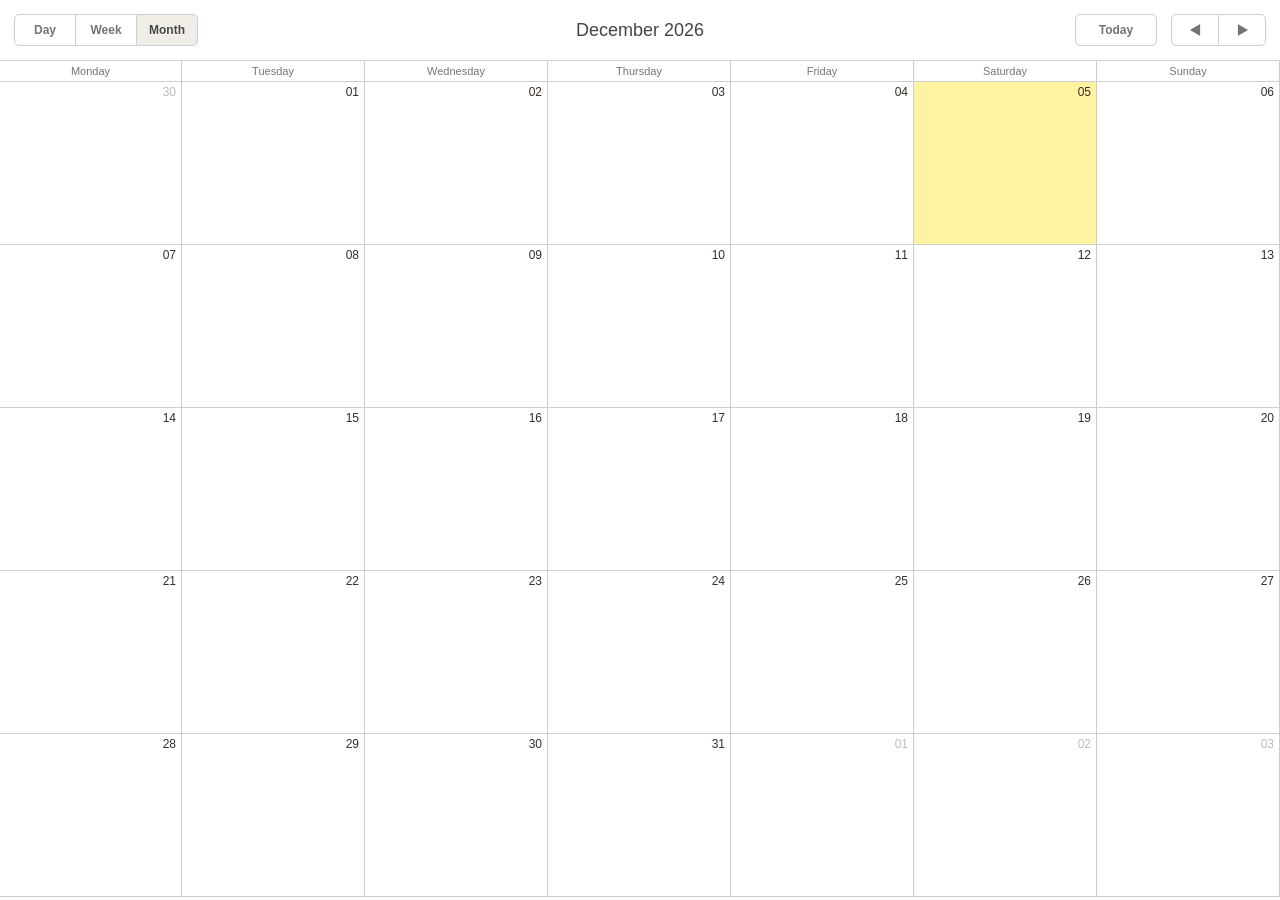
==== calender.html @ 4e00b8a2 "add course updated" ====
<!DOCTYPE html>
<html>

<head>
    <title>Calender</title>
    <meta charset="UTF-8">
    <link rel="stylesheet" href="assets/js/codebase/dhtmlxscheduler.css" type="text/css">
    <script src="assets/js/codebase/dhtmlxscheduler.js" type="text/javascript"></script>
    <script src="assets/js/codebase/ext/dhtmlxscheduler_readonly.js" type="text/javascript"></script>
    <script src="assets/js/codebase/ext/dhtmlxscheduler_recurring.js" type="text/javascript"></script>

    <style type="text/css" media="screen">
    html, body{
        margin:0px;
        padding:0px;
        height:100%;
        overflow:hidden;
    }   
</style>
</head>
    
<body>
    <div id="scheduler_here" class="dhx_cal_container" style='width:100%; height:100%;'>
    <div class="dhx_cal_navline">
        <div class="dhx_cal_prev_button">&nbsp;</div>
        <div class="dhx_cal_next_button">&nbsp;</div>
        <div class="dhx_cal_today_button"></div>
        <div class="dhx_cal_date"></div>
        <div class="dhx_cal_tab" name="day_tab" style="right:204px;"></div>
        <div class="dhx_cal_tab" name="week_tab" style="right:140px;"></div>
        <div class="dhx_cal_tab" name="month_tab" style="right:76px;"></div>
    </div>
    <div class="dhx_cal_header"></div>
    <div class="dhx_cal_data"></div>  
        
        <script>
         scheduler.init('scheduler_here', new Date(), "month");
scheduler.load("events.php");
 
        </script>
        
</div>
</body>
    
</html>
---- assets/js/codebase/dhtmlxscheduler.css ----
/*
@license
dhtmlxScheduler v.4.3.1 Stardard

This software is covered by GPL license. You also can obtain Commercial or Enterprise license to use it in non-GPL project - please contact sales@dhtmlx.com. Usage without proper license is prohibited.

(c) Dinamenta, UAB.
*/
.dhtmlx_message_area{position:fixed;right:5px;width:250px;z-index:1000}.dhtmlx-info{min-width:120px;font-family:Tahoma;z-index:10000;overflow:hidden;margin:5px 5px 10px;-webkit-transition:all .5s ease;-moz-transition:all .5s ease;-o-transition:all .5s ease;transition:all .5s ease}.dhtmlx-info.hidden{height:0;padding:0;border-width:0;margin:0;overflow:hidden}.dhtmlx_modal_box{overflow:hidden;display:inline-block;min-width:300px;text-align:center;position:fixed;box-shadow:0 0 14px #888;font-family:Tahoma;z-index:20000;border-radius:6px;border:1px solid #fff}.dhtmlx_popup_title{border-top-left-radius:5px;border-top-right-radius:5px;border-width:0;background:url([data-uri]);background:-webkit-linear-gradient(top,#707070 1%,#3d3d3d 70%,#4c4c4c 97%,#393939 97%);background:-moz-linear-gradient(top,#707070 1%,#3d3d3d 70%,#4c4c4c 97%,#393939 97%)}.dhtmlx-info,.dhtmlx_button,.dhtmlx_popup_button{user-select:none;-webkit-user-select:none;-moz-user-select:-moz-none;cursor:pointer}.dhtmlx_popup_text{overflow:hidden}.dhtmlx_popup_controls{border-radius:6px;padding:5px}.dhtmlx_button,.dhtmlx_popup_button{height:30px;line-height:30px;display:inline-block;margin:0 5px;border-radius:6px;color:#FFF}.dhtmlx_popup_button{min-width:120px}div.dhx_modal_cover{background-color:#000;cursor:default;filter:alpha(opacity=20);opacity:.2;position:fixed;z-index:19999;left:0;top:0;width:100%;height:100%;border:none;zoom:1}.dhtmlx-info img,.dhtmlx_modal_box img{float:left;margin-right:20px}.dhtmlx-alert-error .dhtmlx_popup_title,.dhtmlx-confirm-error .dhtmlx_popup_title{background:url([data-uri])}.dhtmlx-alert-error,.dhtmlx-confirm-error{border:1px solid red}.dhtmlx_button,.dhtmlx_popup_button{box-shadow:0 0 4px #888;border:1px solid #838383}.dhtmlx_button input,.dhtmlx_popup_button div{border:1px solid #FFF;background:url([data-uri]);background:-webkit-linear-gradient(top,#707070 1%,#3d3d3d 70%,#4c4c4c 99%);background:-moz-linear-gradient(top,#707070 1%,#3d3d3d 70%,#4c4c4c 99%);border-radius:6px;font-size:15px;font-weight:400;-moz-box-sizing:content-box;box-sizing:content-box;color:#fff;padding:0;margin:0;vertical-align:top;height:28px;line-height:28px}.dhtmlx_button input:active,.dhtmlx_button input:focus,.dhtmlx_popup_button div:active,.dhtmlx_popup_button div:focus{background:url([data-uri]);background:-webkit-linear-gradient(top,#707070 1%,#4c4c4c 99%);background:-moz-linear-gradient(top,#707070 1%,#4c4c4c 99%)}.dhtmlx_popup_title{color:#fff;text-shadow:1px 1px #000;height:40px;line-height:40px;font-size:20px}.dhtmlx_popup_text{margin:15px 15px 5px;font-size:14px;color:#000;min-height:30px;border-radius:6px}.dhtmlx-error,.dhtmlx-info{font-size:14px;color:#000;box-shadow:0 0 10px #888;padding:0;background-color:#FFF;border-radius:3px;border:1px solid #fff}.dhtmlx-info div{padding:5px 10px;background-color:#fff;border-radius:3px;border:1px solid #B8B8B8}.dhtmlx-error{background-color:#d81b1b;border:1px solid #ff3c3c;box-shadow:0 0 10px #000}.dhtmlx-error div{background-color:#d81b1b;border:1px solid #940000;color:#FFF}.dhx_cal_event .dhx_body,.dhx_cal_event .dhx_footer,.dhx_cal_event .dhx_header,.dhx_cal_event .dhx_title{border:1px solid #B7A543;overflow:hidden;width:100%;font-family:Tahoma;font-size:8pt}.dhx_move_denied .dhx_cal_event .dhx_header,.dhx_move_denied .dhx_cal_event .dhx_title{cursor:default}.dhx_cal_event .dhx_header{height:1px;margin-left:1px;border-width:1px 1px 0;cursor:pointer}.dhx_cal_event .dhx_title{height:12px;border-bottom-style:dotted;text-align:center;background-position:right;background-repeat:no-repeat;cursor:pointer}.dhx_cal_event .dhx_body,.dhx_cal_event.dhx_cal_select_menu .dhx_body{border-width:0 1px 1px;padding:5px}.dhx_resize_denied,.dhx_resize_denied .dhx_event_resize{cursor:default!important}.dhx_cal_event .dhx_event_resize{cursor:s-resize}.dhx_cal_event .dhx_footer,.dhx_cal_event .dhx_select_menu_footer{height:1px;margin-left:2px;border-width:0 1px 1px;position:relative}.dhx_cal_event_line{padding-left:10px;cursor:pointer;overflow:hidden}.dhx_cal_event_clear{font-family:Tahoma;font-size:8pt;height:13px;padding-left:2px;white-space:nowrap;overflow:hidden;cursor:pointer}.dhx_in_move{background-color:#FFFF80}.dhx_cal_event.dhx_cal_editor{z-index:999;position:absolute;overflow:hidden}textarea.dhx_cal_editor{width:100%;height:100%;border:0 solid #000;margin:0;padding:0;overflow:auto}div.dhx_menu_head{background-position:0 -43px;width:10px;height:10px;margin-left:5px;margin-top:1px;border:none;cursor:default}div.dhx_menu_icon{width:20px;height:20px;margin-left:-5px;margin-top:0;border:none;cursor:pointer}div.icon_details{background-position:0 0}div.icon_edit{background-position:-22px 0}div.icon_save{background-position:-84px -1px}div.icon_cancel{background-position:-62px 0}div.icon_delete{background-position:-42px 0}.dhx_month_link{position:absolute;box-sizing:border-box;-moz-box-sizing:border-box;text-align:right;cursor:pointer;padding-right:10px}.dhx_month_link a{color:#00f}.dhx_month_link a:hover{text-decoration:underline}.dhx_global_tip{font-family:Tahoma,Helvetica;text-align:center;font-size:20px;position:fixed;top:60px;right:20px;background-color:rgba(255,255,255,.7);color:#000;z-index:10000;padding:20px 30px;width:190px}.dhx_global_tip div{font-size:30px}@media (-moz-touch-enabled){.dhx_cal_container{user-select:none;-moz-user-select:none}}.dhx_unselectable,.dhx_unselectable div{-webkit-user-select:none;-moz-user-select:none;-moz-user-select:-moz-none}.dhx_cal_light{-webkit-tap-highlight-color:transparent;border-radius:5px;font-family:Tahoma;font-size:8pt;position:absolute;z-index:10001;width:580px;height:300px;box-shadow:5px 5px 5px #888}.dhx_mark{position:relative;top:3px;background-image:url(imgs/controls.gif);background-position:0 -43px;padding-left:10px}.dhx_ie6 .dhx_mark{background-position:6px -41px}.dhx_cal_light select{font-family:Tahoma;font-size:8pt;padding:2px;margin:0}.dhx_cal_ltitle{padding:2px 0 2px 5px;overflow:hidden;white-space:nowrap}.dhx_cal_ltitle span{white-space:nowrap}.dhx_cal_lsection{font-weight:700;padding:5px 0 3px 10px}.dhx_section_time{white-space:nowrap}.dhx_cal_lsection .dhx_fullday{float:right;margin-right:5px;font-size:12px;font-weight:400;line-height:20px;vertical-align:top;cursor:pointer}.dhx_cal_lsection{font-size:18px;font-family:Arial}.dhx_cal_ltext{padding:2px 0 2px 10px;overflow:hidden}.dhx_cal_ltext textarea{overflow:auto;height:100%;width:100%;outline:0!important;resize:none}.dhx_time{font-weight:700}.dhx_cal_larea{overflow:hidden;width:572px;height:1px}.dhx_btn_set{float:left}.dhx_btn_set div{float:left;vertical-align:middle;cursor:pointer}.dhx_save_btn{background-image:url(imgs/controls.gif);background-position:-84px 0;width:21px}.dhx_cancel_btn{background-image:url(imgs/controls.gif);background-position:-63px 0;width:20px}.dhx_delete_btn{background-image:url(imgs/controls.gif);background-position:-42px 0;width:20px}.dhx_cal_cover{width:100%;height:100%;position:absolute;z-index:10000;top:0;left:0;background-color:#000;opacity:.1;filter:alpha(opacity=10)}.dhx_custom_button{padding:0 3px;font-family:Tahoma;font-size:8pt;font-weight:400;margin-right:5px;margin-top:0;cursor:pointer}.dhx_custom_button div{cursor:pointer;float:left;height:21px;line-height:21px;vertical-align:middle}.dhx_cal_light_wide .dhx_cal_larea{border-top-width:0}.dhx_cal_light_wide .dhx_cal_lsection{border:0;float:left;text-align:right;width:100px;height:20px;padding:5px 0 0 10px}.dhx_cal_light_wide .dhx_wrap_section{position:relative;overflow:hidden}.dhx_cal_light_wide .dhx_section_time{padding-top:2px!important;height:20px!important}.dhx_section_time{text-align:center}.dhx_cal_light_wide .dhx_cal_larea{width:730px}.dhx_cal_light_wide{width:738px}.dhx_cal_light_wide .dhx_section_time{background:0 0}.dhx_cal_light_wide .dhx_cal_checkbox label{padding-left:0}.dhx_cal_wide_checkbox input{margin-top:8px;margin-left:14px}.dhx_cal_light input{font-family:Tahoma;font-size:8pt}.dhx_cal_light_wide .dhx_cal_lsection .dhx_fullday{float:none;margin-right:0;font-weight:700;font-family:Arial;cursor:pointer}.dhx_custom_button{float:right;height:21px}.dhx_cal_light_wide .dhx_custom_button{position:absolute;top:0;right:0}.dhx_cal_light_wide .dhx_repeat_right{margin-right:55px}.dhx_minical_popup{position:absolute;z-index:10100;width:251px;height:175px}.dhx_scale_bar_header{position:absolute;border-bottom:1px dotted #8894A3;width:100%}.dhx_expand_icon{position:absolute;right:0;background-image:url(imgs/collapse_expand_icon.gif);width:18px;height:18px;cursor:pointer;background-position:0 18px;z-index:16}.dhx_scheduler_agenda .dhx_cal_data{background-image:url(imgs/databg.png)}.dhx_agenda_area{width:100%;overflow-y:auto;background-image:url(imgs/databg.png)}.dhx_agenda_line{height:21px;clear:both;overflow:hidden}.dhx_agenda_line div{float:left;width:188px;text-align:center;line-height:21px;overflow:hidden}.dhx_agenda_area .dhx_agenda_line div{border-right:0 dotted #8894A3}.dhx_v_border{position:absolute;left:187px;top:0;width:1px;height:100%}.dhx_agenda_line .dhx_event_icon{width:20px;border-width:0;background:url(imgs/icon.png) 5px 4px no-repeat;cursor:pointer}.dhx_agenda_line span{padding-left:5px;line-height:21px}.dhx_year_week{position:relative}.dhx_year_month{height:18px;padding-top:3px;text-align:center;vertical-align:middle}.dhx_year_body .dhx_after .dhx_month_head,.dhx_year_body .dhx_after .dhx_month_head a,.dhx_year_body .dhx_before .dhx_month_head,.dhx_year_body .dhx_before .dhx_month_head a{color:#E2E3E6!important}.dhx_year_body .dhx_month_body{height:0;overflow:hidden}.dhx_month_head.dhx_year_event{background-color:#FFE763}.dhx_year_body .dhx_after .dhx_month_head,.dhx_year_body .dhx_before .dhx_month_head{cursor:default}.dhx_year_tooltip{border:1px solid #BBB;background-image:url(imgs/databg.png);position:absolute;z-index:9998;width:300px;height:auto;font-family:Tahoma;font-size:8pt;overflow:hidden}.dhx_tooltip_line{line-height:20px;height:20px;overflow:hidden}.dhx_tooltip_line .dhx_event_icon{width:20px;height:20px;padding-right:10px;float:left;border-width:0;position:relative;background:url(imgs/icon.png) 5px 4px no-repeat;cursor:pointer}.dhx_tooltip_date{float:left;width:auto;padding-left:5px;text-align:center}.dhx_text_disabled{font-family:Tahoma;font-size:8pt}.dhx_mini_calendar{-moz-box-shadow:5px 5px 5px #888;-khtml-box-shadow:5px 5px 5px #888;-moz-user-select:-moz-none;-webkit-user-select:none;-user-select:none}.dhx_mini_calendar .dhx_month_head{cursor:pointer}.dhx_mini_calendar .dhx_calendar_click{background-color:#C2D5FC}.dhx_cal_navline div.dhx_minical_icon{cursor:pointer;background-image:url(imgs/calendar.gif)}.dhx_matrix_scell{height:100%}.dhx_matrix_cell,.dhx_matrix_scell{overflow:hidden;text-align:center;vertical-align:middle}.dhx_matrix_cell{background-color:#fff}.dhx_matrix_line{overflow:hidden}.dhx_matrix_cell div,.dhx_matrix_scell div{overflow:hidden;text-align:center;height:auto}.dhx_cal_lsection .dhx_readonly{font-size:9pt;font-size:8pt;padding:2px;color:#887A2E}.dhx_cal_event_line .dhx_event_resize{cursor:w-resize;position:absolute;top:0;width:4px;height:100%}.dhx_event_resize_start{left:0}.dhx_event_resize_end{right:0}.dhx_data_table.folder .dhx_matrix_cell,.dhx_matrix_scell.folder{background-color:#969394;cursor:pointer}.dhx_matrix_scell .dhx_scell_level0{padding-left:5px}.dhx_matrix_scell .dhx_scell_level1{padding-left:20px}.dhx_matrix_scell .dhx_scell_level2{padding-left:35px}.dhx_matrix_scell .dhx_scell_level3{padding-left:50px}.dhx_matrix_scell .dhx_scell_level4{padding-left:65px}.dhx_matrix_scell.folder{font-weight:700;text-align:left}.dhx_matrix_scell.folder .dhx_scell_expand{float:left;width:10px;padding-right:3px}.dhx_matrix_scell.folder .dhx_scell_name{float:left;width:auto}.dhx_matrix_scell.item .dhx_scell_name{padding-left:15px;text-align:left}.dhx_data_table.folder .dhx_matrix_cell{border-right:0}.dhx_section_timeline{overflow:hidden;padding:4px 0 2px 10px}.dhx_section_timeline select{width:552px}.dhx_map_area{width:100%;height:100%;overflow-y:auto;overflow-x:hidden;background-image:url(imgs/databg.png)}.dhx_map_line .dhx_event_icon{width:20px;border-width:0;background:url(imgs/icon.png) 5px 4px no-repeat;cursor:pointer}.dhx_map_line{height:21px;clear:both;overflow:hidden}.dhx_map{position:absolute}.dhx_map_line .headline_description,.dhx_map_line div{float:left;border-right:1px dotted #8894A3;text-align:center;line-height:21px;overflow:hidden}.dhx_map_line .dhx_map_description{float:left;border-right:0 dotted #8894A3;text-align:center;line-height:21px;overflow:hidden}.dhx_map_line .line_description{float:left;border-right:1px dotted #8894A3;text-align:left;padding-left:5px;line-height:21px;overflow:hidden}.dhx_map_line.highlight{background-color:#C4C5CC}.dhx_map_area .dhx_map_line div{border-right:0 dotted #8894A3}.dhtmlXTooltip.tooltip{-moz-box-shadow:3px 3px 3px #888;-webkit-box-shadow:3px 3px 3px #888;-o-box-shadow:3px 3px 3px #888;box-shadow:3px 3px 3px #888;filter:progid:DXImageTransform.Microsoft.Shadow(color='#888888', Direction=135, Strength=5);background-color:#fff;cursor:default;padding:10px;position:absolute;z-index:500;font-family:Tahoma;opacity:1}.dhx_cal_checkbox label{padding-left:5px}.dhx_cal_light .radio{padding:2px 0 2px 10px}.dhx_cal_light .radio input,.dhx_cal_light .radio label{line-height:15px}.dhx_cal_light .radio input{vertical-align:middle;margin:0;padding:0}.dhx_cal_light .radio label{vertical-align:middle;padding-right:10px}.dhx_cal_light .combo{padding:4px}.dhx_cal_light_wide .dhx_combo_box{width:608px!important;left:10px}.dhx_wa_column{float:left}.dhx_wa_scale_bar{font-family:Tahoma;padding-left:10px;font-size:11px}.dhx_wa_day_data{background-color:#FCFEFC;overflow-y:auto}.dhx_wa_ev_body{font-size:12px;padding:5px 0 5px 7px}.dhx_wa_dnd{font-family:Tahoma;position:absolute;padding-right:7px;color:#887AE2!important;background-color:#FFE763!important}.dhx_cal_event_selected{background-color:#9cc1db;color:#fff}.dhx_second_scale_bar{padding-top:2px}.dhx_grid_area{width:100%;height:100%;overflow-y:auto;background-color:#FCFEFC}.dhx_grid_area table{border-collapse:collapse;border-spacing:0;width:100%;table-layout:fixed}.dhx_grid_area td{table-layout:fixed;text-align:center}.dhx_grid_line{height:21px;clear:both;overflow:hidden}.dhx_grid_line div{float:left;cursor:default;padding-top:0;padding-bottom:0;text-align:center;line-height:21px;overflow:hidden}.dhx_grid_area td,.dhx_grid_line div{padding-left:8px;padding-right:8px}.dhx_grid_area tr.dhx_grid_event{height:21px;overflow:hidden;margin:0 0 1px}.dhx_grid_area tr.dhx_grid_event td{border-bottom:1px solid #ECEEF4}.dhx_grid_area tr.dhx_grid_event:nth-child(2n) td,.dhx_grid_area tr.dhx_grid_event:nth-child(2n+1) td{border-bottom-width:0;border-bottom-style:none}.dhx_grid_area tr.dhx_grid_event:nth-child(2n){background-color:#ECEEF4}.dhx_grid_area .dhx_grid_dummy{table-layout:auto;margin:0!important;padding:0!important}.dhx_grid_v_border{position:absolute;border-right:1px solid #A4BED4;width:1px;height:100%}.dhx_grid_event_selected{background-color:#9cc1db!important;color:#fff!important}.dhx_grid_sort_desc .dhx_grid_view_sort{background-position:0 -55px}.dhx_grid_sort_asc .dhx_grid_view_sort{background-position:0 -66px}.dhx_grid_view_sort{width:10px;height:10px;position:absolute;border:none!important;top:5px;background-repeat:no-repeat;background-image:url(imgs/images.png)}.dhx_marked_timespan{position:absolute;width:100%;margin-left:0}.dhx_time_block{position:absolute;width:100%;background:silver;opacity:.4;filter:alpha(opacity=40);z-index:1}.dhx_time_block_reset{opacity:1;filter:alpha(opacity=100)}.dhx_mini_calendar .dhx_marked_timespan,.dhx_scheduler_month .dhx_marked_timespan{display:none}.dhx_now_time{width:100%;border-bottom:2px solid red;z-index:1}.dhx_scheduler_month .dhx_now_time{border-bottom:0;border-left:2px solid red}.dhx_matrix_now_time{border-left:2px solid red;z-index:1}.dhx_matrix_now_time,.dhx_now_time{opacity:.5}.dhx_cal_quick_info{border:2px solid #888;border-radius:5px;position:absolute;z-index:300;background-color:#8e99ae;background-color:rgba(98,107,127,.5);padding-left:7px;width:300px;transition:left .5s ease,right .5s;-moz-transition:left .5s ease,right .5s;-webkit-transition:left .5s ease,right .5s;-o-transition:left .5s ease,right .5s}.dhx_no_animate{transition:none;-moz-transition:none;-webkit-transition:none;-o-transition:none}.dhx_cal_quick_info.dhx_qi_left .dhx_qi_big_icon{float:right}.dhx_cal_qi_title{padding:5px 0 10px 5px;color:#FFF;letter-spacing:1px}.dhx_cal_qi_tdate{font-size:14px}.dhx_cal_qi_tcontent{font-size:18px;font-weight:700}.dhx_cal_qi_content{border:1px solid #888;background-color:#fefefe;padding:16px 8px;font-size:14px;color:#444;width:275px;overflow:hidden}.dhx_qi_big_icon{border-radius:3px;margin:5px 9px 5px 0;min-width:60px;line-height:20px;vertical-align:middle;padding:5px 10px 5px 5px;cursor:pointer;background-color:#fefefe;border-bottom:1px solid #666;border-right:1px solid #666;float:left}.dhx_cal_qi_controls div{float:left;height:20px;text-align:center;line-height:20px}.dhx_qi_big_icon .dhx_menu_icon{margin:0 8px 0 0}.dhx_drag_marker{width:100%;filter:alpha(Opacity=50);opacity:.5;background-color:#FFE763;position:absolute;box-sizing:border-box!important;border-top:1px solid #B6B6B6;border-bottom:1px solid #b6b6b6}.dhx_cal_data,.dhx_cal_data div,.dhx_cal_data table *,.dhx_cal_header,.dhx_cal_header div,.dhx_cal_navline div,.dhx_cal_quick_info,.dhx_cal_quick_info div,.dhx_multi_day,.dhx_multi_day div,.dhx_tooltip_line div{-webkit-box-sizing:content-box;-moz-box-sizing:content-box;box-sizing:content-box}.dhx_cal_data table{border-collapse:separate}.dhx_cal_light .dhx_cal_radio label{margin-bottom:0}.dhx_cal_event div{line-height:normal}.dhx_cal_container{font-family:Tahoma;font-size:8pt;position:relative;overflow:hidden}.dhx_cal_container div{-moz-user-select:none;-moz-user-select:-moz-none}.dhx_cal_navline{height:20px;position:absolute;z-index:3;width:750px;color:#2F3A48}.dhx_cal_navline div{position:absolute;white-space:nowrap}.dhx_cal_navline .dhx_cal_date{padding-top:1px}.dhx_cal_button .dhx_left_bg{width:1px;overflow:hidden;height:17px;z-index:20;top:0}.dhx_cal_prev_button{background-image:url(imgs/buttons.png);background-position:0 0;cursor:pointer}.dhx_cal_next_button{background-image:url(imgs/buttons.png);background-position:-30px 0;cursor:pointer}.dhx_cal_today_button{background-image:url(imgs/buttons.png);background-position:-60px 0;cursor:pointer;text-align:center}.dhx_cal_tab{text-align:center;cursor:pointer;background-color:#D8E1EA;-webkit-border-top-left-radius:4px;-webkit-border-top-right-radius:4px;-moz-border-radius-topleft:4px;-moz-border-radius-topright:4px;border-top-left-radius:4px;border-top-right-radius:4px}.dhx_cal_tab.active{text-decoration:none;cursor:default;font-weight:700}.dhx_cal_header{position:absolute;left:10px;top:23px;width:750px;z-index:2;overflow:hidden;color:#2F3A48}.dhx_cal_data{-webkit-tap-highlight-color:transparent;position:absolute;top:44px;width:600px;overflow-y:auto;overflow-x:hidden;-webkit-overflow-scrolling:touch;-ms-touch-action:pan-y}.dhx_cal_event,.dhx_cal_event_clear,.dhx_cal_event_line{-ms-touch-action:none}.dhx_scale_bar{position:absolute;text-align:center}.dhx_scale_holder,.dhx_scale_holder_now{position:absolute}.dhx_scale_hour{height:41px;width:50px;text-align:center;line-height:40px;overflow:hidden}.dhx_month_head{padding-right:5px;text-align:right}.dhx_month_body{background-color:#FFF}.dhx_scale_ignore{display:none}.dhx_cal_drag{position:absolute;z-index:9999;background-color:#FFE763;border:1px solid #B7A543;opacity:.5;filter:alpha(opacity=50)}.dhx_loading{position:absolute;width:128px;height:15px;background-image:url(imgs/loading.gif);z-index:9999}.dhx_multi_day,.dhx_multi_day_icon{background-color:#E1E6FF;background-repeat:no-repeat;border-right:1px dotted #8894A3}.dhx_multi_day{position:absolute}.dhx_multi_day_icon,.dhx_multi_day_icon_small{background-position:center center;background-repeat:no-repeat}.dhtmlxLayoutPolyContainer_dhx_skyblue .dhx_cal_container{background-color:#d0e5ff}.dhx_form_repeat,.dhx_form_repeat input{padding:0 0 0 5px;margin:0;font-family:Tahoma,Verdana;font-size:11px;line-height:24px}.dhx_form_repeat{overflow:hidden;background-color:#FFF4B5}.dhx_cal_light_wide .dhx_form_repeat{background-color:transparent}.dhx_repeat_center,.dhx_repeat_divider,.dhx_repeat_left,.dhx_repeat_right{height:115px;-moz-box-sizing:border-box;box-sizing:border-box}.dhx_repeat_center,.dhx_repeat_left{padding:10px 0 0 10px;float:left}.dhx_repeat_left{width:105px}.dhx_repeat_center{width:345px;padding-top:22px}.dhx_repeat_divider{float:left;width:1px}.dhx_repeat_right{float:right;width:173px;padding:17px 3px 0 10px}input.dhx_repeat_text{height:16px;width:27px;margin:0 4px;line-height:18px;padding:0 0 0 2px}.dhx_form_repeat select{height:20px;width:87px;padding:0 0 0 2px;margin:0 4px}input.dhx_repeat_date{height:18px;width:80px;padding:0 0 0 2px;margin:0 4px;background-repeat:no-repeat;background-position:64px 0;border:1px solid #7f9db9;line-height:18px}input.dhx_repeat_radio{margin-right:4px}input.dhx_repeat_checkbox{margin:4px 4px 0 0}.dhx_repeat_days td{padding-right:5px}.dhx_repeat_days label{font-size:10px}.dhx_custom_button{width:90px;-webkit-border-radius:4px;-moz-border-radius:4px;-ms-border-radius:4px;-o-border-radius:4px;border-radius:4px}.dhx_custom_button_recurring{background-position:-5px 20px;width:20px;margin-right:10px}.dhx_cal_light_rec{width:640px}.dhx_cal_light_rec .dhx_cal_larea{width:632px}.dhx_cal_light_rec.dhx_cal_light_wide{width:816px}.dhx_cal_light_rec.dhx_cal_light_wide .dhx_cal_larea{width:808px}.dhx_cal_event .dhx_title{border-width:1px 1px 0;padding-top:1px;-webkit-border-top-left-radius:4px;-webkit-border-top-right-radius:4px;-moz-border-radius-topleft:4px;-moz-border-radius-topright:4px;border-top-left-radius:4px;border-top-right-radius:4px;font-family:arial;font-weight:700;font-size:12px;line-height:12px}.dhx_cal_event .dhx_body,.dhx_cal_event.dhx_cal_select_menu .dhx_body{padding-bottom:8px;-webkit-border-bottom-right-radius:4px;-webkit-border-bottom-left-radius:4px;-moz-border-radius-bottomright:4px;-moz-border-radius-bottomleft:4px;border-bottom-right-radius:4px;border-bottom-left-radius:4px}.dhx_cal_event .dhx_header,.dhx_cal_event.dhx_cal_select_menu .dhx_footer{display:none}.dhx_cal_event.dhx_cal_select_menu{-webkit-box-shadow:0 0 1px #FFF;-moz-box-shadow:0 0 1px #FFF;box-shadow:0 0 1px #FFF}.dhx_cal_event .dhx_footer{height:5px;border:0;margin-top:-6px;background:url(imgs_dhx_terrace/resizing.png) center center no-repeat}.dhx_cal_event .dhx_body,.dhx_cal_event .dhx_footer,.dhx_cal_event .dhx_header,.dhx_cal_event .dhx_title{background-color:#1796b0;border-color:transparent;color:#fff}.dhx_cal_event.dhx_cal_editor{border:1px solid transparent}.dhx_cal_editor{font-size:12px;font-family:Arial,sans-serif}div.dhx_menu_head,div.dhx_menu_icon{background-image:url(imgs_dhx_terrace/controls.png)}.dhx_cal_event_line{border:1px solid transparent;background-color:#1796b0;color:#fff;height:17px;line-height:17px;-webkit-border-radius:2px;-moz-border-radius:2px;border-radius:2px}.dhx_cal_event_line_start{-webkit-border-top-left-radius:9px;-webkit-border-bottom-left-radius:9px;-moz-border-radius-topleft:9px;-moz-border-radius-bottomleft:9px;border-top-left-radius:9px;border-bottom-left-radius:9px}.dhx_cal_event_line_end{-webkit-border-top-right-radius:9px;-webkit-border-bottom-right-radius:9px;-moz-border-radius-topright:9px;-moz-border-radius-bottomright:9px;border-top-right-radius:9px;border-bottom-right-radius:9px}.dhx_cal_event .dhx_body,.dhx_cal_event_line{font-size:12px;font-family:Arial,sans-serif}.dhx_cal_container{background-color:#fff}.dhx_cal_data{border-top:1px solid #CECECE}.dhx_scale_holder{background-image:url(imgs_dhx_terrace/databg.png);border-right:1px solid #CECECE}.dhx_scale_holder_now{background-image:url(imgs_dhx_terrace/databg_now.png);border-right:1px solid #CECECE}.dhx_scale_hour{border-bottom:1px solid #CECECE;background-color:#fff;font:11px/44px Arial;color:#767676}.dhx_cal_header{border:1px solid #CECECE;border-left:0;border-bottom:0}.dhx_scale_bar{border-left:1px solid #CECECE;font:11px/16px Arial;color:#767676;padding-top:2px;background-color:#fff}.dhx_cal_navline div{top:14px}.dhx_cal_date,.dhx_cal_next_button,.dhx_cal_prev_button,.dhx_cal_tab,.dhx_cal_today_button{color:#454544;height:30px;line-height:30px;background:0 0;border:1px solid #CECECE}.dhx_cal_navline .dhx_cal_date{border:0;font-size:18px;font-weight:400;font-family:arial;width:100%;top:14px;text-align:center;position:absolute;left:0;z-index:-1}.dhx_cal_today_button{color:#747473;left:auto;right:123px;background:0 0;text-decoration:none;width:80px;font-size:12px;font-weight:700;font-family:arial;-webkit-border-radius:5px;-moz-border-radius:5px;border-radius:5px}.dhx_cal_next_button,.dhx_cal_prev_button{left:auto;width:46px}.dhx_cal_prev_button{right:61px;background:url(imgs_dhx_terrace/arrow_left.png) center center no-repeat;-webkit-border-top-left-radius:5px;-webkit-border-bottom-left-radius:5px;-moz-border-radius-topleft:5px;-moz-border-radius-bottomleft:5px;border-top-left-radius:5px;border-bottom-left-radius:5px}.dhx_cal_next_button{right:14px;background:url(imgs_dhx_terrace/arrow_right.png) center center no-repeat;-webkit-border-top-right-radius:5px;-webkit-border-bottom-right-radius:5px;-moz-border-radius-topright:5px;-moz-border-radius-bottomright:5px;border-top-right-radius:5px;border-bottom-right-radius:5px}.dhx_cal_tab{color:#747473;width:60px;padding-top:0;text-decoration:none;-webkit-border-radius:0;-moz-border-radius:0;border-radius:0;font-weight:700;font-family:arial;font-size:12px}.dhx_cal_tab.active{background-color:#F0EDE7;color:#454544;border:1px solid #CECECE;text-shadow:0 1px 0 #fff}.dhx_cal_tab_first{-webkit-border-top-left-radius:5px;-webkit-border-bottom-left-radius:5px;-moz-border-radius-topleft:5px;-moz-border-radius-bottomleft:5px;border-top-left-radius:5px;border-bottom-left-radius:5px}.dhx_cal_tab_last{-webkit-border-top-right-radius:5px;-webkit-border-bottom-right-radius:5px;-moz-border-radius-topright:5px;-moz-border-radius-bottomright:5px;border-top-right-radius:5px;border-bottom-right-radius:5px}.dhx_cal_tab_standalone{-webkit-border-radius:5px;-moz-border-radius:5px;border-radius:5px;padding:0 5px}.dhx_multi_day,.dhx_multi_day_icon,.dhx_multi_day_icon_small{background-color:#fff}.dhx_multi_day{border-top:1px solid #CECECE}.dhx_multi_day_icon,.dhx_multi_day_icon_small{border-bottom:1px solid #CECECE;border-right:1px solid #CECECE}.dhx_multi_day_icon_small{background-image:url(imgs_dhx_terrace/clock_small.gif)}.dhx_multi_day_icon{background-image:url(imgs_dhx_terrace/clock_big.gif)}.dhx_after .dhx_month_body,.dhx_after .dhx_month_head,.dhx_before .dhx_month_body,.dhx_before .dhx_month_head,.dhx_month_head{background-color:#fff}.dhx_month_head{height:21px;padding-top:0;font:12px/21px Arial;color:#362d26;border-right:1px solid #CECECE}.dhx_after .dhx_month_head,.dhx_before .dhx_month_head{color:#bbb}.dhx_month_body{border-right:1px solid #CECECE;border-bottom:1px solid #CECECE}.dhx_now .dhx_month_body,.dhx_now .dhx_month_head{background-color:#FFF3A1;font-weight:400}.dhx_cal_event_clear{color:#0E64A0}.dhx_cal_larea{margin-left:0}.dhx_cal_light_wide .dhx_cal_larea{margin-left:3px}.dhx_cal_light_wide .dhx_wrap_section{padding:5px 0}.dhx_cal_larea,.dhx_cal_light,.dhx_cal_light_wide .dhx_wrap_section,.dhx_cal_lsection,.dhx_cal_ltext textarea,.dhx_wrap_section{background-color:#fff}.dhx_cal_light input,.dhx_cal_light_wide .dhx_cal_lsection .dhx_fullday,.dhx_cal_lsection,.dhx_cal_lsection .dhx_fullday{color:#747473}.dhx_cal_light_wide .dhx_wrap_section{border-top:0;border-bottom:1px solid #CECECE}.dhx_cal_larea{border:1px solid transparent}.dhx_cal_light,.dhx_cal_light select,.dhx_cal_ltext textarea{color:#2E2E2E}.dhx_cal_light{border:1px solid #CECECE}.dhx_cal_light_wide .dhx_cal_lsection,.dhx_cal_light_wide .dhx_cal_lsection .dhx_fullday{font-size:13px}.dhx_section_time{background-color:transparent}.dhx_btn_set div:first-child,.dhx_cancel_btn,.dhx_delete_btn,.dhx_save_btn{display:none}.dhx_btn_set,.dhx_btn_set div{height:30px;padding:0 20px;line-height:30px}.dhx_btn_set{margin:12px 0 0;padding:0;font-size:12px;color:#454544;font-weight:700;-webkit-border-radius:3px;-moz-border-radius:3px;border-radius:3px}.dhx_left_btn_set{margin-left:20px}.dhx_right_btn_set{margin-right:20px}.dhx_save_btn_set{border:1px solid #22A1BC;color:#fff;text-shadow:0 -1px 0 #6f6f6f;background-color:#22A1BC}.dhx_btn_set,.dhx_cancel_btn_set{border:1px solid #CECECE}.dhx_delete_btn_set{border:1px solid #FF8831;background-color:#FF8831;color:#fff;text-shadow:0 -1px 0 #93755f}.dhx_cal_ltitle{height:30px;line-height:30px;border-bottom:1px solid #CECECE}.dhx_cal_ltitle span{float:left}.dhx_cal_light .dhx_title{padding-left:13px}.dhx_mark{display:none}.dhx_time{padding-left:10px}.dhx_close_icon{float:right;width:9px;height:9px;background:url(imgs_dhx_terrace/close_icon.png) center center no-repeat;padding:10px;margin-top:1px}.dhx_cal_light_wide .dhx_cal_ltext.dhx_cal_template{line-height:22px}.dhx_cal_ltext textarea{line-height:20px;box-sizing:border-box;-moz-box-sizing:border-box;border:1px solid #CECECE;background-color:#F9F9F9}.dhtmlx_modal_box{background:#fff;width:330px}.dhtmlx_popup_controls{padding-bottom:9px}.dhtmlx_popup_button,.dhtmlx_popup_button div,.dhtmlx_popup_button div:active,.dhtmlx_popup_button:active{color:#444;background:#fff;box-shadow:none}.dhtmlx_popup_button.dhtmlx_ok_button{border:1px solid #22A1BC;background-color:#22A1BC}.dhtmlx_popup_button.dhtmlx_ok_button div{background:#22A1BC;border:1px solid #22A1BC;color:#fff;text-shadow:0 -1px 0 #6f6f6f}.dhx_cal_container.dhx_mini_calendar{box-sizing:border-box;border:1px solid #CECECE;box-shadow:2px 2px 5px #CCC;border-radius:3px}.dhx_mini_calendar .dhx_year_month{border:1px solid #CECECE;font-family:Arial}.dhx_mini_calendar .dhx_month_body,.dhx_mini_calendar .dhx_month_head,.dhx_mini_calendar .dhx_scale_bar,.dhx_mini_calendar .dhx_year_body,.dhx_mini_calendar .dhx_year_month{border-color:transparent}.dhx_mini_calendar .dhx_year_body{padding-top:1px}.dhx_mini_calendar .dhx_scale_bar{border-width:0}.dhx_mini_calendar .dhx_year_week{border-bottom:1px solid #CECECE;padding-top:1px}.dhx_mini_calendar .dhx_month_head{padding-right:0;text-align:center}.dhx_mini_calendar .dhx_cal_next_button,.dhx_mini_calendar .dhx_cal_prev_button{border:0;height:20px}.dhx_cal_navline div.dhx_minical_icon{left:210px;top:14px;width:30px;height:30px;background:url(imgs_dhx_terrace/calendar.gif) 3px 5px no-repeat}.dhx_cal_event_line .dhx_event_resize{background:url(imgs_dhx_terrace/resize_dots.png) repeat-y}.dhx_matrix_cell,.dhx_matrix_scell{border-bottom:1px solid #CECECE;border-right:1px solid #CECECE}.dhx_cal_header div div{border-left:1px solid #CECECE}.dhx_matrix_scell.folder{border-right:0}.dhx_second_scale_bar{border-bottom:1px solid #CECECE}.dhx_repeat_divider{border-left:1px solid #CECECE}.dhx_custom_button{background-color:#fff;border:1px solid #CECECE;color:#747473}.dhx_cal_light_wide .dhx_custom_button{margin-top:6px}.dhx_custom_button_recurring{background-image:url(imgs_dhx_terrace/but_repeat.gif)}.dhx_agenda_line div,.dhx_v_border{border-right:1px solid #CECECE}.dhx_year_month{border:1px solid #CECECE}.dhx_scale_bar_last{border-right:1px solid #CECECE}.dhx_year_body{border-left:1px solid #CECECE}.dhx_expand_icon{top:-3px}.dhx_scale_bar .dhx_cal_next_button,.dhx_scale_bar .dhx_cal_prev_button{width:20px;height:20px;top:0!important;border:0}.dhx_scale_bar .dhx_cal_next_button{right:1px!important;border-left:1px solid #CECECE}.dhx_scale_bar .dhx_cal_prev_button{left:1px!important;border-right:1px solid #CECECE}.dhx_map_line .headline_date,.dhx_map_line .headline_description{border:0}.dhx_map_line .headline_date{border-right:1px solid #CECECE}.dhtmlXTooltip.tooltip{border-left:1px solid #CECECE;border-top:1px solid #CECECE;color:#747473;font-size:12px;line-height:16px}.dhx_wa_scale_bar{border-top:1px solid #CECECE;border-bottom:1px solid #CECECE}.dhx_wa_column_last .dhx_wa_day_cont{border-left:1px solid #CECECE}.dhx_wa_ev_body{border-bottom:1px solid #CECECE}.dhx_wa_scale_bar{background-color:#f0ede7}.dhx_wa_ev_body.dhx_cal_event_selected{background-color:#fff3a1;color:#362d26}.dhx_wa_dnd{background-color:#fddb93!important;color:#747473!important;border:1px solid #ccb177}.dhx_text_disabled{color:#2E2E2E}.dhx_cal_ltext .dhx_text_disabled{line-height:22px}.dhx_grid_v_border{border-right-color:#CECECE}.dhx_month_body_border,.dhx_month_head_border,.dhx_scale_bar_border,.dhx_scale_hour_border{border-left:1px solid #CECECE}.dhx_cal_quick_info{background:rgba(50,50,50,.5)}.dhx_qi_big_icon{background:#1796b0;color:#fff}.dhx_cal_navline .dhx_cal_export{width:32px;height:32px;margin:2px;cursor:pointer;top:12px}.dhx_cal_navline .dhx_cal_export.pdf{left:auto;right:249px;background-image:url(imgs_dhx_terrace/export_pdf.png)}.dhx_cal_navline .dhx_cal_export.ical{left:auto;right:210px;background-image:url(imgs_dhx_terrace/export_ical.png)}.dhx_mini_calendar{padding:5px}.dhx_mini_calendar .dhx_calendar_click,.dhx_mini_calendar .dhx_year_event{border-radius:7px}.dhx_mini_calendar .dhx_month_head{margin:2px}.dhx_mini_calendar .dhx_year_month{line-height:20px;height:25px;font-size:14px}.dhx_mini_calendar .dhx_cal_next_button,.dhx_mini_calendar .dhx_cal_prev_button{top:8px!important}
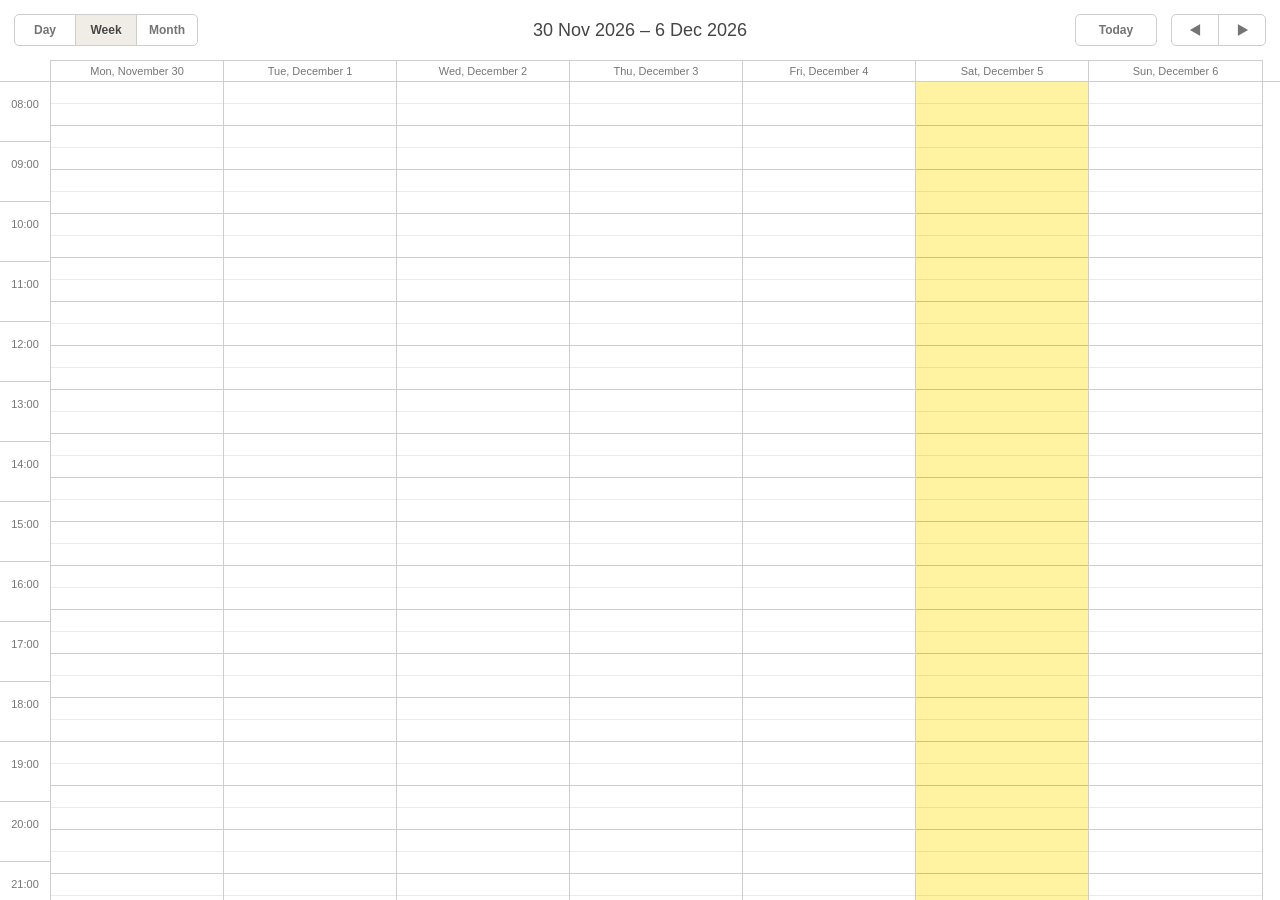
==== commit 6a90de8a: "calender and global api" ====
--- a/calender.html
+++ b/calender.html
@@ -34,9 +34,30 @@
     <div class="dhx_cal_data"></div>  
         
         <script>
-         scheduler.init('scheduler_here', new Date(), "month");
-scheduler.load("events.php");
- 
+            scheduler.config.first_hour = 8;
+            scheduler.config.last_hour = 22;
+			scheduler.config.limit_time_select = true;
+            scheduler.config.readonly_form = true;
+            scheduler.config.select = false;
+            scheduler.config.repeat_date = "%m/%d/%Y";
+            scheduler.config.include_end_by = true;
+            scheduler.config.hour_size_px = 60;
+            
+            scheduler.attachEvent("onTemplatesReady", function(){
+    scheduler.templates.event_text=function(start,end,event){
+        return "<b>" + event.text + "</b><br><b>Location: </b><i>" + event.location + "</i><br><b>Professor: </b><i>"+ event.prof+"</i>";
+    }
+}); 
+            scheduler.templates.event_header = function(start,end,ev){
+    return scheduler.templates.event_date(start)+" - "+
+    scheduler.templates.event_date(end) +" - " + ev.location;
+};
+            
+            scheduler.config.xml_date="%Y-%m-%d %H:%i";
+         scheduler.init('scheduler_here', new Date(), "week");
+            scheduler.load("events.php");
+        var dp = new dataProcessor("events.php");
+            dp.init(scheduler);
         </script>
         
 </div>
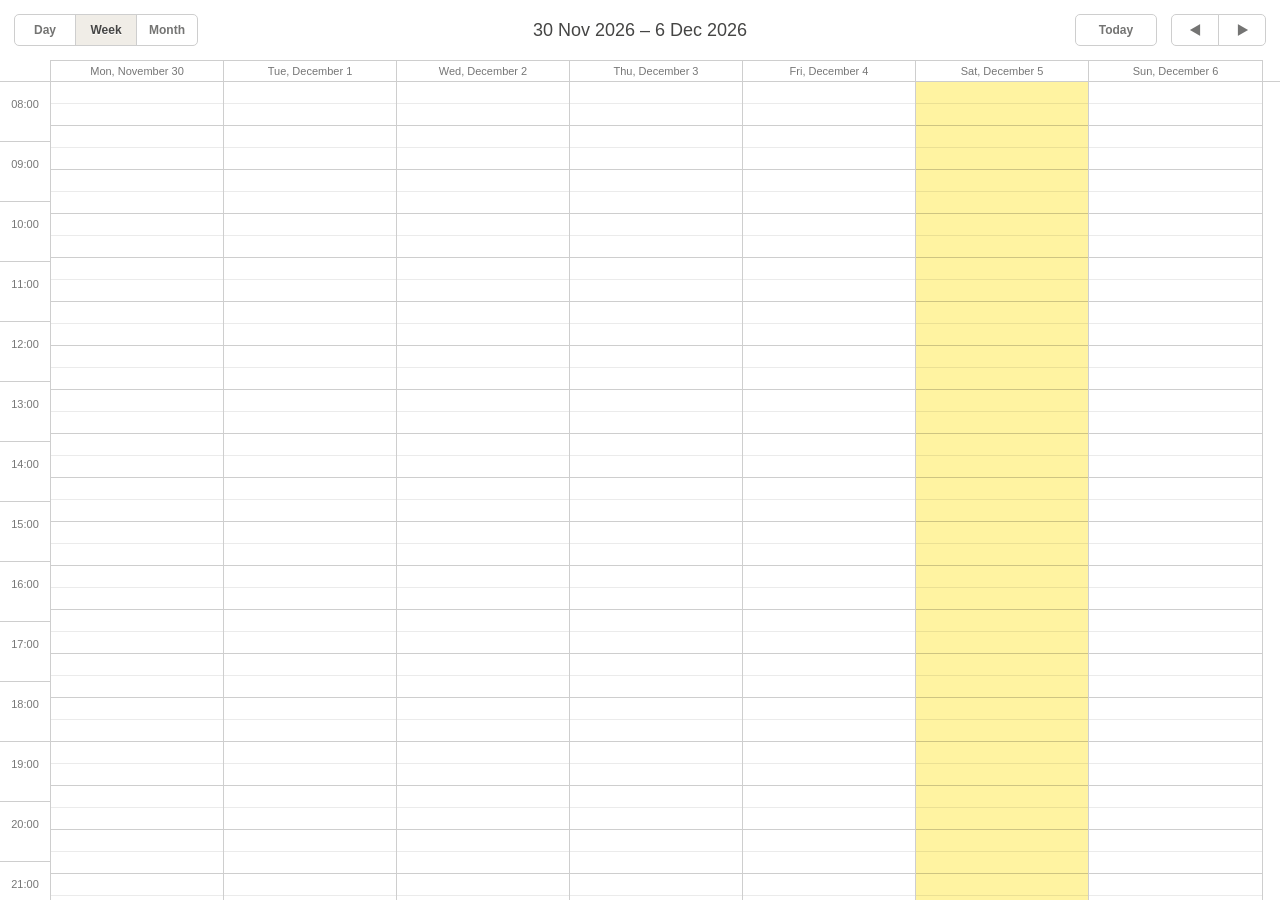
==== commit 0f93fc04: "updates" ====
--- a/calender.html
+++ b/calender.html
@@ -16,11 +16,34 @@
         height:100%;
         overflow:hidden;
     }   
+        #my_form {
+			position: absolute;
+			top: 100px;
+			left: 200px;
+			z-index: 10001;
+			display: none;
+			background-color: white;
+			border: 2px outset gray;
+			padding: 20px;
+			font-family: Tahoma;
+			font-size: 10pt;
+		}
+
+		#my_form label {
+			width: 200px;
+		}
+
 </style>
 </head>
     
 <body>
+            <div id="my_form">
+	       	<input type="button" name="close" value="Close" id="close" style='width:100px;' onclick="close_form()">
+
+        </div>
+    
     <div id="scheduler_here" class="dhx_cal_container" style='width:100%; height:100%;'>
+        
     <div class="dhx_cal_navline">
         <div class="dhx_cal_prev_button">&nbsp;</div>
         <div class="dhx_cal_next_button">&nbsp;</div>
@@ -30,6 +53,7 @@
         <div class="dhx_cal_tab" name="week_tab" style="right:140px;"></div>
         <div class="dhx_cal_tab" name="month_tab" style="right:76px;"></div>
     </div>
+
     <div class="dhx_cal_header"></div>
     <div class="dhx_cal_data"></div>  
         
@@ -42,6 +66,8 @@
             scheduler.config.repeat_date = "%m/%d/%Y";
             scheduler.config.include_end_by = true;
             scheduler.config.hour_size_px = 60;
+            scheduler.config.drag_resize= false;
+            
             
             scheduler.attachEvent("onTemplatesReady", function(){
     scheduler.templates.event_text=function(start,end,event){
@@ -58,6 +84,17 @@
             scheduler.load("events.php");
         var dp = new dataProcessor("events.php");
             dp.init(scheduler);
+        
+        var html = function(id) { return document.getElementById(id); }; //just a helper
+
+		scheduler.showLightbox = function(id) {
+			var ev = scheduler.getEvent(id);
+			scheduler.startLightbox(id, html("my_form"));
+		};
+            
+		function close_form() {
+			scheduler.endLightbox(false, html("my_form"));
+		}
         </script>
         
 </div>
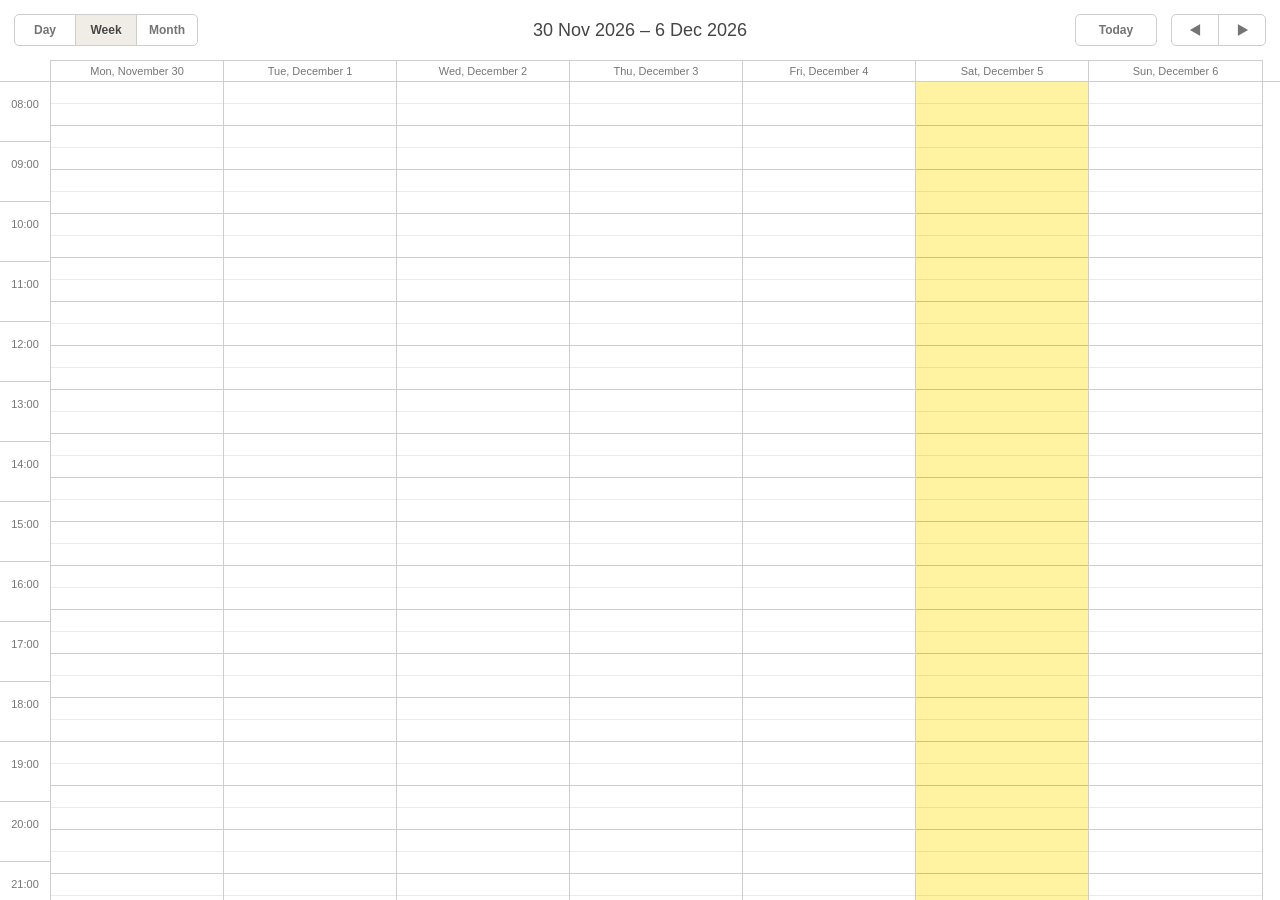
==== commit 2bf6b4b4: "final files" ====
--- a/calender.html
+++ b/calender.html
@@ -16,34 +16,11 @@
         height:100%;
         overflow:hidden;
     }   
-        #my_form {
-			position: absolute;
-			top: 100px;
-			left: 200px;
-			z-index: 10001;
-			display: none;
-			background-color: white;
-			border: 2px outset gray;
-			padding: 20px;
-			font-family: Tahoma;
-			font-size: 10pt;
-		}
-
-		#my_form label {
-			width: 200px;
-		}
-
 </style>
 </head>
     
 <body>
-            <div id="my_form">
-	       	<input type="button" name="close" value="Close" id="close" style='width:100px;' onclick="close_form()">
-
-        </div>
-    
     <div id="scheduler_here" class="dhx_cal_container" style='width:100%; height:100%;'>
-        
     <div class="dhx_cal_navline">
         <div class="dhx_cal_prev_button">&nbsp;</div>
         <div class="dhx_cal_next_button">&nbsp;</div>
@@ -53,7 +30,6 @@
         <div class="dhx_cal_tab" name="week_tab" style="right:140px;"></div>
         <div class="dhx_cal_tab" name="month_tab" style="right:76px;"></div>
     </div>
-
     <div class="dhx_cal_header"></div>
     <div class="dhx_cal_data"></div>  
         
@@ -66,8 +42,6 @@
             scheduler.config.repeat_date = "%m/%d/%Y";
             scheduler.config.include_end_by = true;
             scheduler.config.hour_size_px = 60;
-            scheduler.config.drag_resize= false;
-            
             
             scheduler.attachEvent("onTemplatesReady", function(){
     scheduler.templates.event_text=function(start,end,event){
@@ -84,17 +58,6 @@
             scheduler.load("events.php");
         var dp = new dataProcessor("events.php");
             dp.init(scheduler);
-        
-        var html = function(id) { return document.getElementById(id); }; //just a helper
-
-		scheduler.showLightbox = function(id) {
-			var ev = scheduler.getEvent(id);
-			scheduler.startLightbox(id, html("my_form"));
-		};
-            
-		function close_form() {
-			scheduler.endLightbox(false, html("my_form"));
-		}
         </script>
         
 </div>
